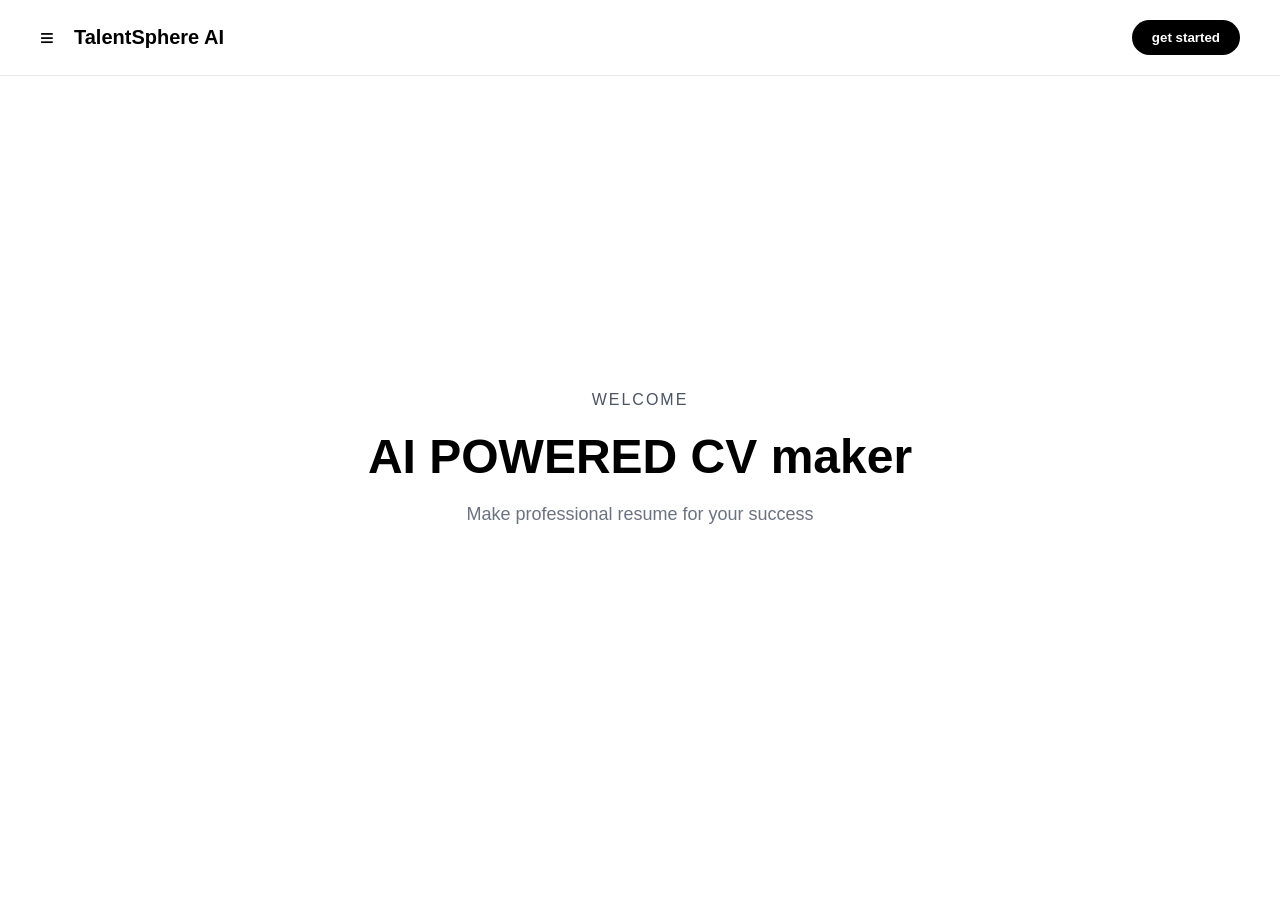
==== index.html @ b0cbdfe8 "Refactor index.html structure and class names Updated the HTML structure and fixed the sidebar class" ====
<!DOCTYPE html>
<html lang="en">
<head>
    <meta charset="UTF-8">
    <meta name="viewport" content="width=device-width, initial-scale=1.0">
    <title>CV maker</title>
    <link rel="stylesheet" href="style.css">
</head>

<body>
    <!-- this is the nav bar-->
    <header class="navbar">
        <div class="nav-left">
            <button id="menu-toggle">≡</button>
            <span class="brand-name">TalentSphere AI</span>
        </div>
        
        <div class="nav-right">
            <button class="btn-get-started">get started</button>
        </div>
    </header>
    
    <!-- this is the left side slide out menu-->
    <div id="slide-menu" class="sidebar">
    <button id="close-btn">&times;</button> 

    <nav class="sidebar-links">
        <h3>platform overview</h3>
        <a href="#features">features</a>
        <a href="#pricing">institutional pricing</a>

        <h3>CV Architecture</h3>
        <a href="#eu-standard">European Standard</a>
        <a href="#gulf-tax-free">Gulf corporate layout</a>
        <a href="#dev-minimal">Tech/Dev Minimalist</a>
    </nav>
    </div>
    
 <section id= hero>
    <div class=hero-text>
        <p class="hero-intro">WELCOME</p>

        <h1 class="heading">AI POWERED CV maker</h1>
        
        <p class="hero-description">Make professional resume for your success</p>  
    </div>
</section>
<script src="script.js"></script>
</body>
---- style.css ----
/* resets default spaces*/
* {
    margin: 0;
    padding: 0;
    box-sizing: border-box;
    font-family: 'Segoe UI', Arial, sans-serif;
}

body {
    background-color: #ffffff;
    color: #000000;
    display: flex;
    justify-content: center;
    flex: auto;
    align-items: center; 
    min-height: 100vh;
}

/* nav bar styling*/
.navbar {
    position: fixed;
    top: 0;
    left: 0;
    display: flex;
    justify-content: space-between;
    gap: 15px;
    align-items: center;
    padding: 20px 40px;
    border-bottom: 1px solid #e5e7eb;
    background-color: #ffffff;
    z-index: 999;
    right: 0;
}
/* 3-lines menu on left*/
.nav-left {
    display: flex;          /* forces childrens to sit horizontaly in a row*/
    align-items: center;
    flex-direction: row;
    gap: 20px;
}
/* sttylig of 3-lines*/
#menu-toggle {
    background: none;
    border: none;
    font-size: 24px;
    cursor: pointer;
}

/* the slidebar container 3-lines*/
.sidebar {
    position: fixed;   /* fixes in place so stays on screen*/
    top: 0;
    left: -300px;
    width: 300px;
    height: 100vh;
    
    background-color: #ffffff;
    padding: 40px;
    z-index: 1000;              /* keeps it on top all elements */
    transition: left 0.3s ease;  /* slide animation tracing to left position*/
}
.sidebar.active {
    left: 0;
    box-shadow:  4px 0 20px rgba(0, 0, 0, 0.15);;
}

/*2. the close (X) button */
#close-btn {
    position: absolute;
    top: 20px;
    right: 20px;
    border: none;
    background: none;
    font-size: 28px;
    color: #6b7280;
}

/*3. menu links & catagories */
.sidebar-links h3 {
    font-size: 12px;
    text-transform: uppercase;
    letter-spacing: 1px;
    color: #9ca3af;
    margin-top: 30px;
    margin-bottom: 15px;
}

.sidebar-links a {
    display: block;             /* places each link on a brand new line (on top of each other ig)*/
    text-decoration: none;
    color: #000000;
    font-size: 16px;
    font-weight: 500;
    margin-bottom: 12px;
}

/* the magic interactive trigger*/
.sidebar.active {
    left: 0;
}

/* brand logo styling*/
.brand-name {
    font-weight: 700;
    font-size: 20px;
}
/* styling the get started button*/
.btn-get-started {
    background-color: #000000;
    color: #ffffff;
    border: none;
    padding: 10px 20px;
    border-radius: 20px;
    font-weight: 600;
    cursor: pointer;
}
/* hero section styling*/
#hero{
    display: flex;
    justify-content: center;
    align-items: center;
    text-align: center;
    padding: 100px 20px;
}

.hero-intro {
    font-size: 16px;
    letter-spacing: 2px;
    color: #4b5563;
    margin: 15px;
}

.heading {
    font-size: 48px;
    font-weight: 800px;
    margin: 20px;
}

.hero-description {
    font-size: 18px;
    color: #6b7280;
}
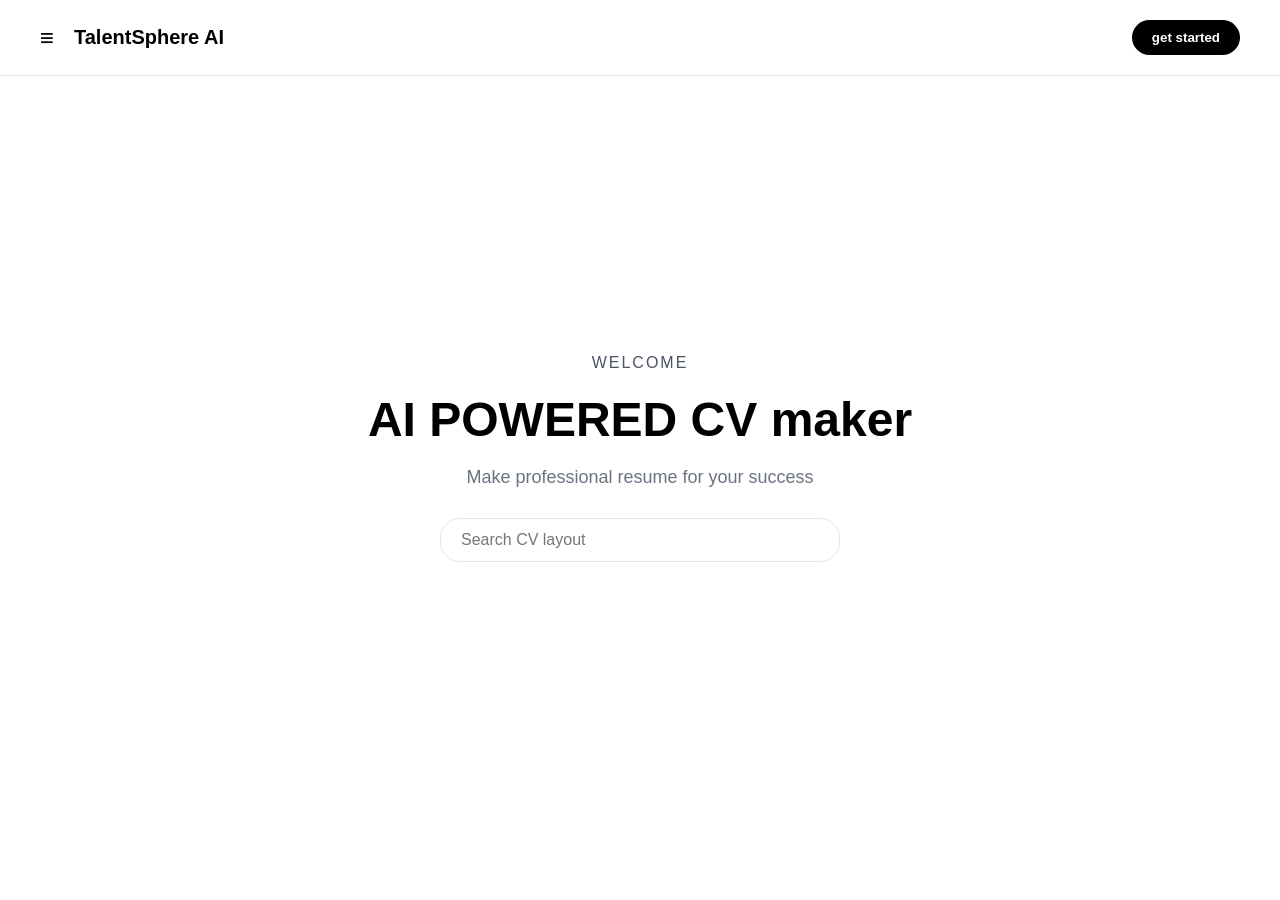
==== commit dddd9b31: "Add search bar to hero section Added a search bar to the hero section for CV layout search functiona" ====
--- a/index.html
+++ b/index.html
@@ -17,6 +17,8 @@
         
         <div class="nav-right">
             <button class="btn-get-started">get started</button>
+            
+           
         </div>
     </header>
     
@@ -42,8 +44,12 @@
 
         <h1 class="heading">AI POWERED CV maker</h1>
         
-        <p class="hero-description">Make professional resume for your success</p>  
+        <p class="hero-description">Make professional resume for your success</p>
+           <!--search bar-->
+            <input type="text" id="search-bar" placeholder="Search CV layout">
     </div>
+
+    
 </section>
 <script src="script.js"></script>
 </body>
--- a/style.css
+++ b/style.css
@@ -59,6 +59,8 @@
     z-index: 1000;              /* keeps it on top all elements */
     transition: left 0.3s ease;  /* slide animation tracing to left position*/
 }
+
+/* the magic interactive trigger*/
 .sidebar.active {
     left: 0;
     box-shadow:  4px 0 20px rgba(0, 0, 0, 0.15);;
@@ -94,11 +96,6 @@
     margin-bottom: 12px;
 }
 
-/* the magic interactive trigger*/
-.sidebar.active {
-    left: 0;
-}
-
 /* brand logo styling*/
 .brand-name {
     font-weight: 700;
@@ -132,7 +129,7 @@
 
 .heading {
     font-size: 48px;
-    font-weight: 800px;
+    font-weight: 800;
     margin: 20px;
 }
 
@@ -140,3 +137,15 @@
     font-size: 18px;
     color: #6b7280;
 }
+
+    /* search bar */
+#search-bar {
+    width: 400px;
+    max-width: 100%;
+    border-radius: 20px;
+    padding: 12px 20px;
+    border: 1px solid #e5e7eb;
+    font-size: 16px;
+     margin-top: 30px;
+}
+
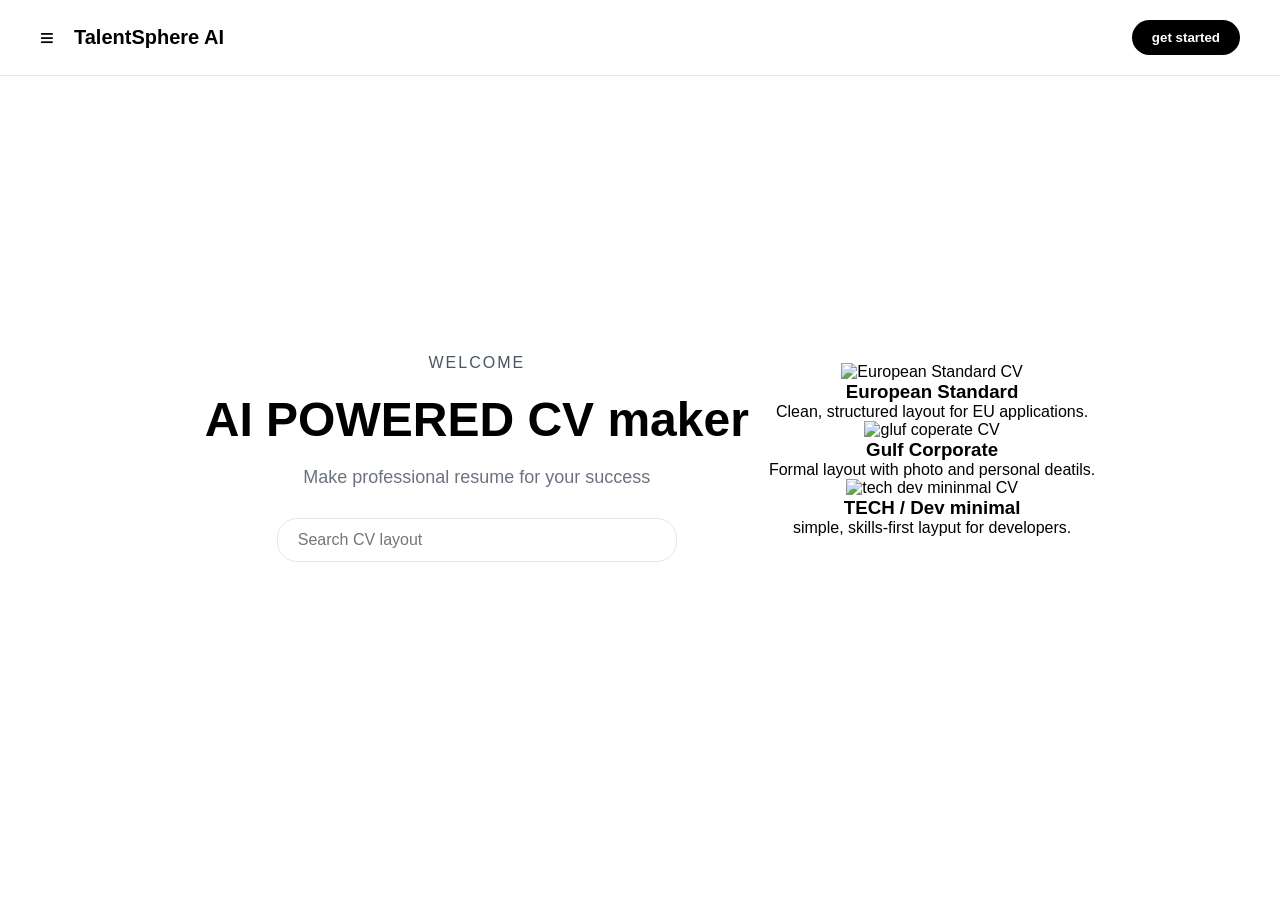
==== commit 475f2cc9: "Add sidebar links for CV templates Added sidebar links for different CV templates with images and de" ====
--- a/index.html
+++ b/index.html
@@ -49,6 +49,25 @@
             <input type="text" id="search-bar" placeholder="Search CV layout">
     </div>
 
+    <!-- side bar links-->
+<section id="templete">
+    <div class="card" id="eu-standard">
+        <img src="images/european.png" alt="European Standard CV">
+        <h3>European Standard</h3>
+        <p>Clean, structured layout for EU applications.</p>
+    </div>
+
+    <div class="card" id="gulf-tax-free">
+        <img src="images/gulf.png" alt="gluf coperate CV">
+        <h3>Gulf Corporate</h3>
+        <p>Formal layout with photo and personal deatils.</p>
+    </div>
+
+    <div class="card" id="dev-minimal">
+        <img src="images/dev.png" alt="tech dev mininmal CV">
+        <h3>TECH / Dev minimal</h3>
+        <p>simple, skills-first layput for developers.</p>
+    </div>
     
 </section>
 <script src="script.js"></script>
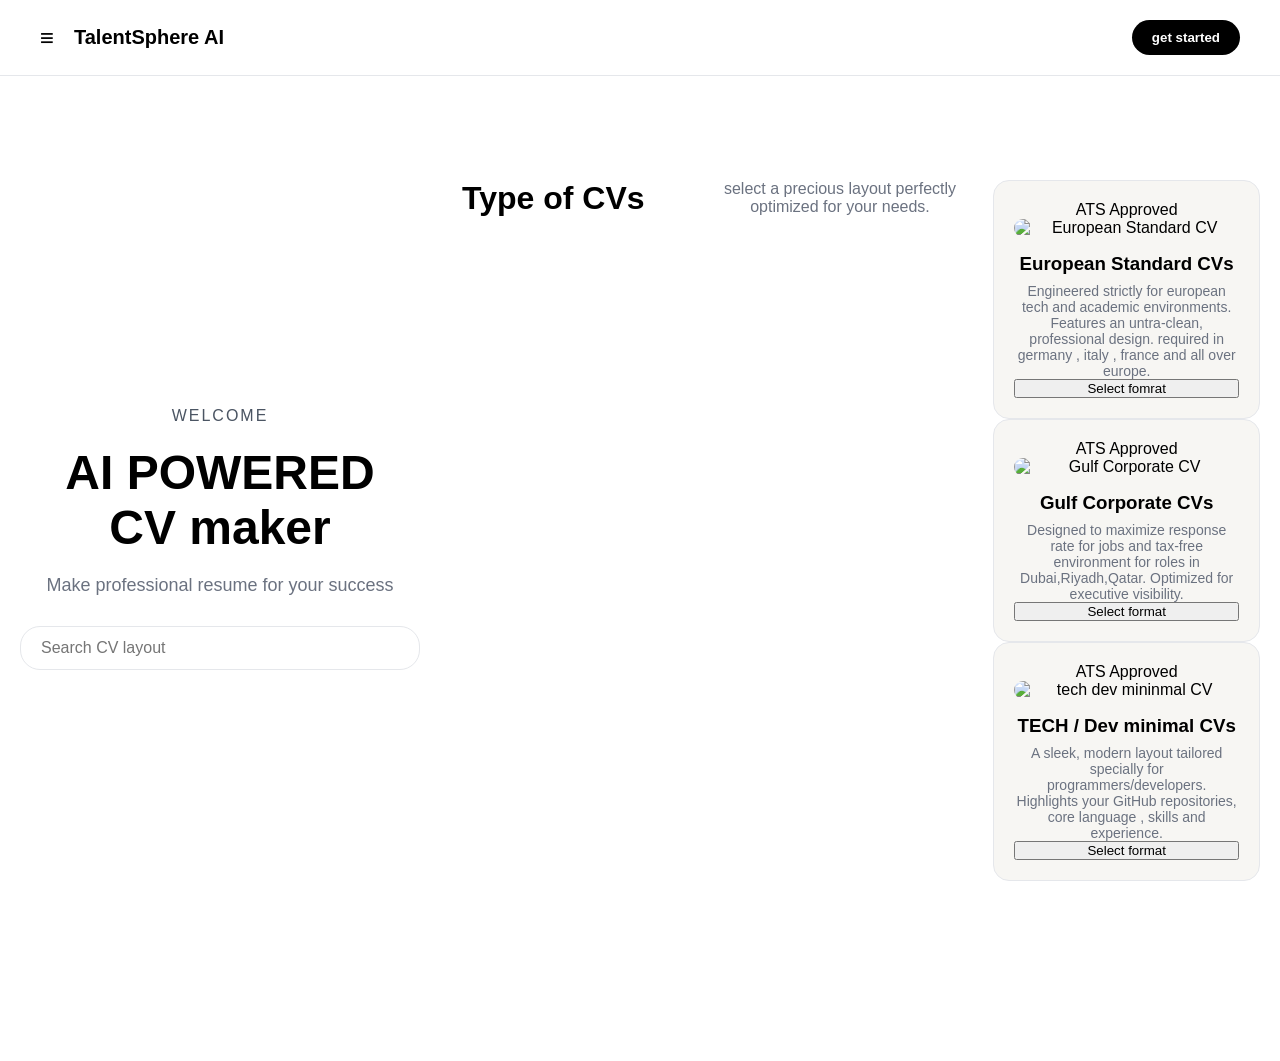
==== commit 14bcc909: "Revise index.html for CV maker layout and content Updated the layout and content of the CV maker web" ====
--- a/index.html
+++ b/index.html
@@ -50,25 +50,38 @@
     </div>
 
     <!-- side bar links-->
-<section id="templete">
+
+
+<section id="templates-section">
+    <h2 class="section-title">Type of CVs</h2>
+    <p class="section-subtitle">select a precious layout perfectly optimized for your needs.</p>
+
+    <div class="templates-grid">
+
     <div class="card" id="eu-standard">
+        <span class="card-tag">ATS Approved</span>
         <img src="images/european.png" alt="European Standard CV">
-        <h3>European Standard</h3>
-        <p>Clean, structured layout for EU applications.</p>
+        <h3>European Standard CVs</h3>
+        <p>Engineered strictly for european tech and academic environments. Features an untra-clean, professional design. required in germany , italy , france and all over europe.</p>
+        <button class="btn-select">Select fomrat</button>
     </div>
 
     <div class="card" id="gulf-tax-free">
-        <img src="images/gulf.png" alt="gluf coperate CV">
-        <h3>Gulf Corporate</h3>
-        <p>Formal layout with photo and personal deatils.</p>
+        <span class="card-tag">ATS Approved</span>
+        <img src="images/gulf.png" alt="Gulf Corporate CV">
+        <h3>Gulf Corporate CVs</h3>
+        <p>Designed to maximize response rate for jobs and tax-free environment for roles in Dubai,Riyadh,Qatar. Optimized for executive visibility.</p>
+        <button class="btn-select">Select format</button>
     </div>
 
     <div class="card" id="dev-minimal">
+        <span class="card-tag">ATS Approved</span>
         <img src="images/dev.png" alt="tech dev mininmal CV">
-        <h3>TECH / Dev minimal</h3>
-        <p>simple, skills-first layput for developers.</p>
+        <h3>TECH / Dev minimal CVs</h3>
+        <p>A sleek, modern layout tailored specially for programmers/developers. Highlights your GitHub repositories, core language , skills and experience.</p>
+        <button class="btn-select">Select format</button>
     </div>
-    
+    </div>
 </section>
 <script src="script.js"></script>
 </body>
--- a/style.css
+++ b/style.css
@@ -63,7 +63,7 @@
 /* the magic interactive trigger*/
 .sidebar.active {
     left: 0;
-    box-shadow:  4px 0 20px rgba(0, 0, 0, 0.15);;
+    box-shadow:  4px 0 20px rgba(0, 0, 0, 0.15);
 }
 
 /*2. the close (X) button */
@@ -149,3 +149,40 @@
      margin-top: 30px;
 }
 
+/* images and links from side bar*/
+#templates-section {
+    display: grid;
+    grid-template-columns: repeat(3, 1fr);
+    gap: 20px;
+    max-width: 1200px;
+    margin: 80px auto;
+}
+.section-title {
+    font-size: 32px;
+    font-weight: 700;
+    margin-bottom: 10px;
+    color: #000000;
+}
+.section-subtitle {
+    font-size: 16px;
+    color: #6b7280;
+    margin-bottom: 40px;
+}
+.card {
+    background: #f7f6f3;
+    border: 1px solid #e5e7eb;
+    border-radius: 16px;
+    padding: 20px;
+    display: flex;  
+    flex-direction: column ;
+}
+.card img {
+    width: 100%;
+    border-radius: 10px;
+    margin-bottom: 16px;
+}
+.card p {
+    color: #6b7280;
+    font-size: 14px;
+    margin-top: 8px;
+}
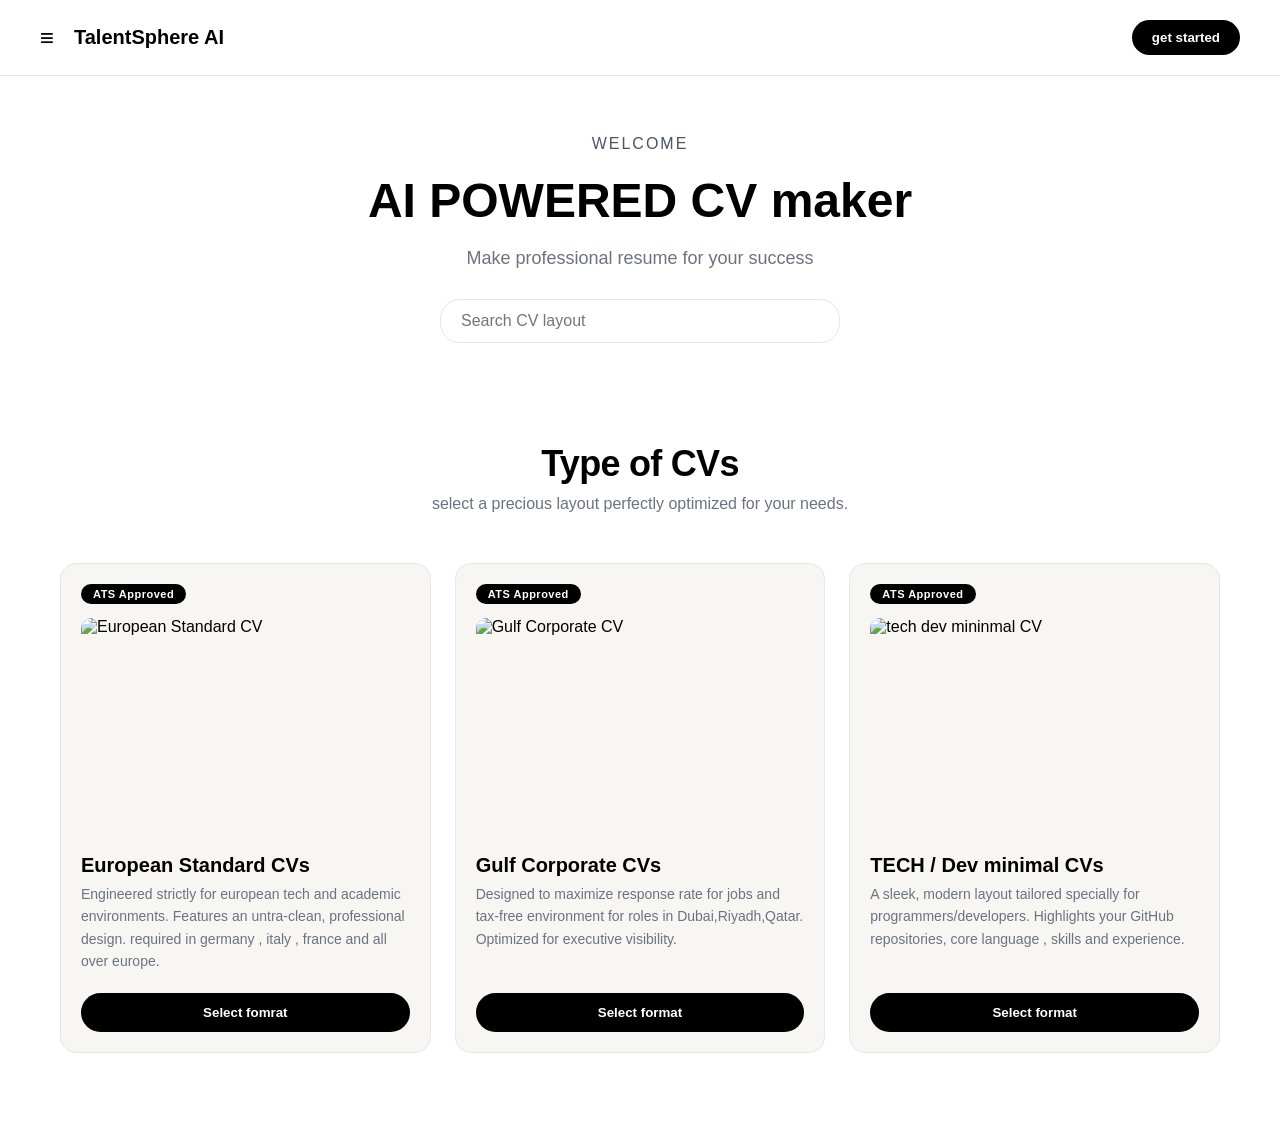
==== commit 4b0208fe: "Fix HTML encoding issues in index.html" ====
--- a/index.html
+++ b/index.html
@@ -48,7 +48,7 @@
            <!--search bar-->
             <input type="text" id="search-bar" placeholder="Search CV layout">
     </div>
-
+ </section>
     <!-- side bar links-->
 
 
--- a/style.css
+++ b/style.css
@@ -6,12 +6,14 @@
     font-family: 'Segoe UI', Arial, sans-serif;
 }
 
+html {
+    scroll-behavior: smooth;
+}
 body {
     background-color: #ffffff;
     color: #000000;
-    display: flex;
     justify-content: center;
-    flex: auto;
+    flex:auto;
     align-items: center; 
     min-height: 100vh;
 }
@@ -113,11 +115,8 @@
 }
 /* hero section styling*/
 #hero{
-    display: flex;
-    justify-content: center;
-    align-items: center;
     text-align: center;
-    padding: 100px 20px;
+    padding: 120px 20px 60px;
 }
 
 .hero-intro {
@@ -150,39 +149,103 @@
 }
 
 /* images and links from side bar*/
+/* templates section */
 #templates-section {
+    max-width: 1200px;
+    margin: 0 auto;
+    padding: 40px 20px 80px;
+    text-align: center;
+}
+
+.section-title {
+    font-size: 36px;
+    font-weight: 700;
+    letter-spacing: -0.02em;
+    margin-bottom: 10px;
+}
+
+.section-subtitle {
+    font-size: 16px;
+    color: #6b7280;
+    margin-bottom: 50px;
+}
+
+/* the grid lives HERE, only around the cards */
+.templates-grid {
     display: grid;
     grid-template-columns: repeat(3, 1fr);
-    gap: 20px;
-    max-width: 1200px;
-    margin: 80px auto;
-}
-.section-title {
-    font-size: 32px;
-    font-weight: 700;
-    margin-bottom: 10px;
-    color: #000000;
-}
-.section-subtitle {
-    font-size: 16px;
-    color: #6b7280;
-    margin-bottom: 40px;
-}
+    gap: 24px;
+    text-align: left;
+}
+
+/* cards */
 .card {
-    background: #f7f6f3;
+    background-color: #f7f6f3;
     border: 1px solid #e5e7eb;
     border-radius: 16px;
     padding: 20px;
-    display: flex;  
-    flex-direction: column ;
-}
+    display: flex;
+    flex-direction: column;
+    scroll-margin-top: 90px;   /* sidebar links stop below the navbar */
+    transition: transform 0.2s ease, box-shadow 0.2s ease;
+}
+
+.card:hover {
+    transform: translateY(-6px);
+    box-shadow: 0 12px 30px rgba(0, 0, 0, 0.08);
+}
+
+.card-tag {
+    align-self: flex-start;     /* stops the tag stretching full width */
+    background: #000;
+    color: #fff;
+    font-size: 11px;
+    font-weight: 600;
+    letter-spacing: 0.5px;
+    padding: 4px 12px;
+    border-radius: 20px;
+    margin-bottom: 14px;
+}
+
 .card img {
     width: 100%;
+    height: 220px;
+    object-fit: cover;          /* crops instead of squashing */
     border-radius: 10px;
     margin-bottom: 16px;
 }
+
+.card h3 {
+    font-size: 20px;
+    margin-bottom: 6px;
+}
+
 .card p {
     color: #6b7280;
     font-size: 14px;
-    margin-top: 8px;
-}
+    line-height: 1.6;
+    margin-bottom: 20px;
+}
+
+.btn-select {
+    margin-top: auto;           /* pushes the button to the bottom of every card */
+    background: #000;
+    color: #fff;
+    border: none;
+    padding: 12px;
+    border-radius: 20px;
+    font-weight: 600;
+    cursor: pointer;
+    transition: background 0.2s ease;
+}
+
+.btn-select:hover {
+    background: #374151;
+}
+
+/* tablets and phones: one card per row */
+@media (max-width: 900px) {
+    .templates-grid {
+        grid-template-columns: 1fr;
+    }
+}
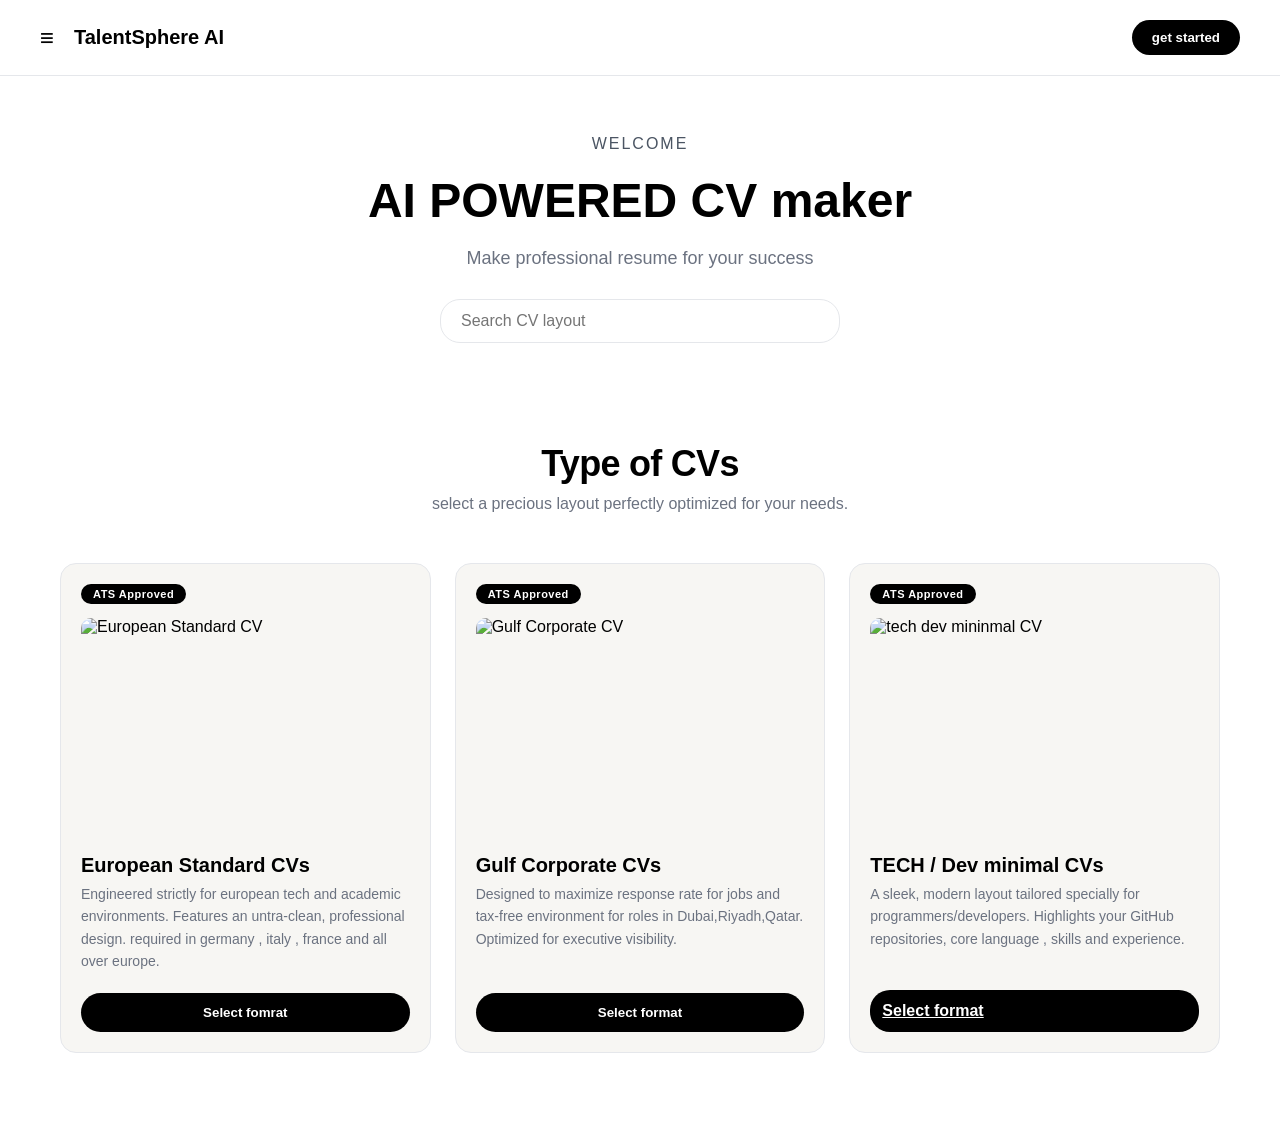
==== commit 5a77575a: "Fix HTML structure and improve formatting" ====
--- a/index.html
+++ b/index.html
@@ -79,7 +79,7 @@
         <img src="images/dev.png" alt="tech dev mininmal CV">
         <h3>TECH / Dev minimal CVs</h3>
         <p>A sleek, modern layout tailored specially for programmers/developers. Highlights your GitHub repositories, core language , skills and experience.</p>
-        <button class="btn-select">Select format</button>
+        <a class="btn-select" href="cv-dev.html">Select format</a>
     </div>
     </div>
 </section>
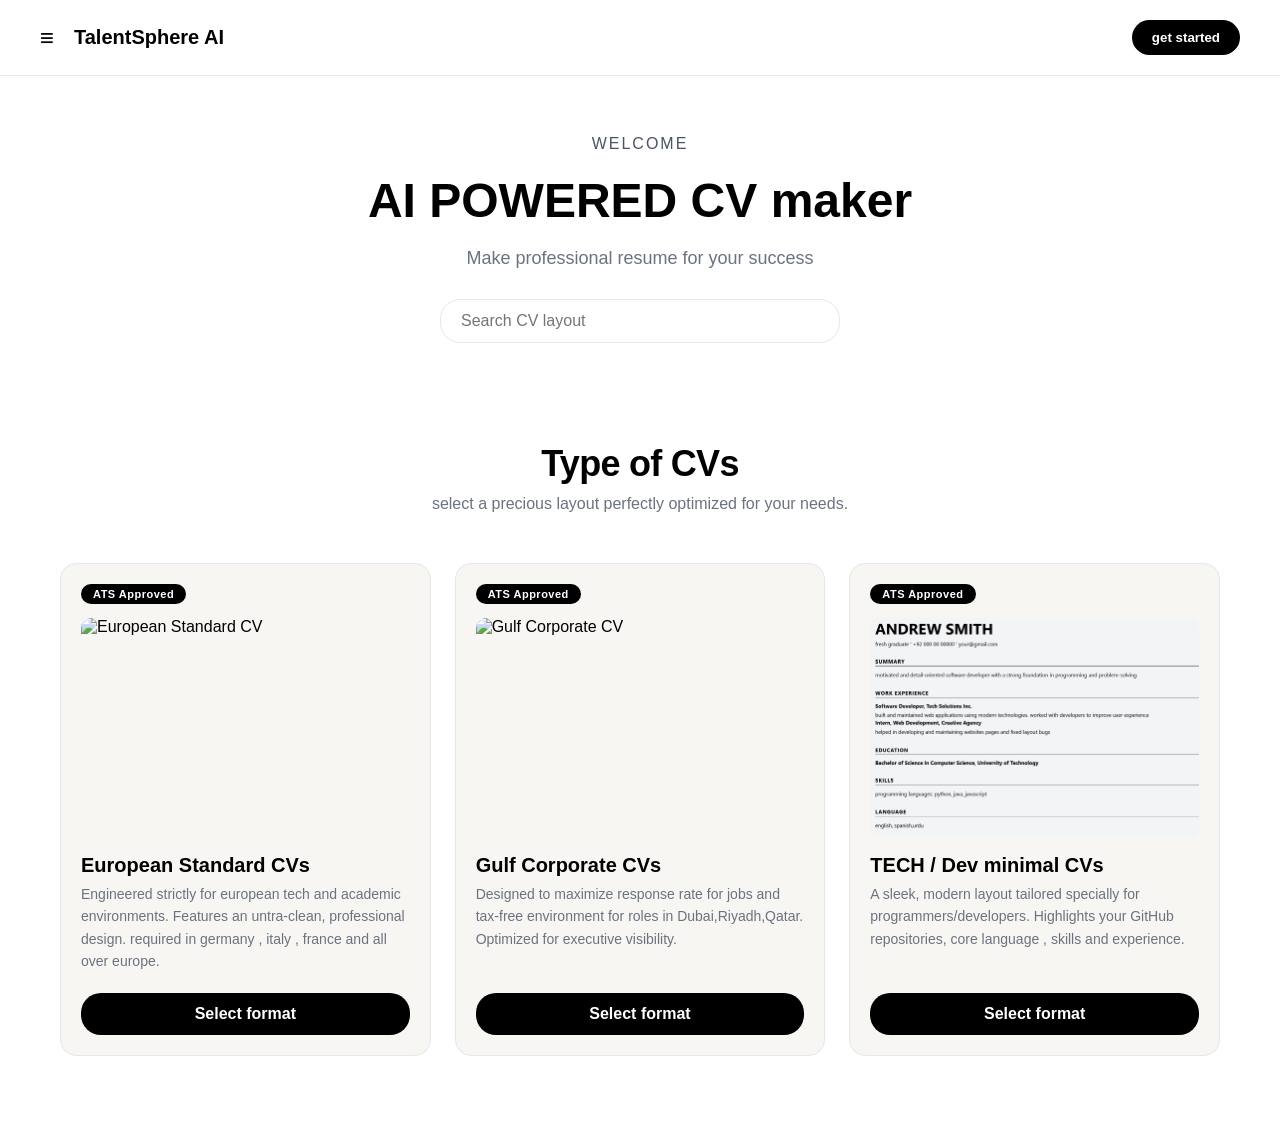
==== commit e4101f0b: "Refactor index.html for improved structure and links Updated CV maker HTML structure and corrected l" ====
--- a/index.html
+++ b/index.html
@@ -1,87 +1,87 @@
-<!DOCTYPE html>
-<html lang="en">
-<head>
-    <meta charset="UTF-8">
-    <meta name="viewport" content="width=device-width, initial-scale=1.0">
-    <title>CV maker</title>
-    <link rel="stylesheet" href="style.css">
-</head>
+    <!DOCTYPE html>
+    <html lang="en">
+    <head>
+        <meta charset="UTF-8">
+        <meta name="viewport" content="width=device-width, initial-scale=1.0">
+        <title>CV maker</title>
+        <link rel="stylesheet" href="style.css">
+    </head>
 
-<body>
-    <!-- this is the nav bar-->
-    <header class="navbar">
-        <div class="nav-left">
-            <button id="menu-toggle">≡</button>
-            <span class="brand-name">TalentSphere AI</span>
+    <body>
+        <!-- this is the nav bar-->
+        <header class="navbar">
+            <div class="nav-left">
+                <button id="menu-toggle">≡</button>
+                <span class="brand-name">TalentSphere AI</span>
+            </div>
+            
+            <div class="nav-right">
+                <button class="btn-get-started">get started</button>
+                
+            
+            </div>
+        </header>
+        
+        <!-- this is the left side slide out menu-->
+        <div id="slide-menu" class="sidebar">
+        <button id="close-btn">&times;</button> 
+
+        <nav class="sidebar-links">
+            <h3>platform overview</h3>
+            <a href="#features">features</a>
+            <a href="#pricing">institutional pricing</a>
+
+            <h3>CV Architecture</h3>
+            <a href="#eu-standard">European Standard</a>
+            <a href="#gulf-tax-free">Gulf corporate layout</a>
+            <a href="#dev-minimal">Tech/Dev Minimalist</a>
+        </nav>
         </div>
         
-        <div class="nav-right">
-            <button class="btn-get-started">get started</button>
+    <section id= hero>
+        <div class=hero-text>
+            <p class="hero-intro">WELCOME</p>
+
+            <h1 class="heading">AI POWERED CV maker</h1>
             
-           
+            <p class="hero-description">Make professional resume for your success</p>
+            <!--search bar-->
+                <input type="text" id="search-bar" placeholder="Search CV layout">
         </div>
-    </header>
-    
-    <!-- this is the left side slide out menu-->
-    <div id="slide-menu" class="sidebar">
-    <button id="close-btn">&times;</button> 
-
-    <nav class="sidebar-links">
-        <h3>platform overview</h3>
-        <a href="#features">features</a>
-        <a href="#pricing">institutional pricing</a>
-
-        <h3>CV Architecture</h3>
-        <a href="#eu-standard">European Standard</a>
-        <a href="#gulf-tax-free">Gulf corporate layout</a>
-        <a href="#dev-minimal">Tech/Dev Minimalist</a>
-    </nav>
-    </div>
-    
- <section id= hero>
-    <div class=hero-text>
-        <p class="hero-intro">WELCOME</p>
-
-        <h1 class="heading">AI POWERED CV maker</h1>
-        
-        <p class="hero-description">Make professional resume for your success</p>
-           <!--search bar-->
-            <input type="text" id="search-bar" placeholder="Search CV layout">
-    </div>
- </section>
-    <!-- side bar links-->
+    </section>
+        <!-- side bar links-->
 
 
-<section id="templates-section">
-    <h2 class="section-title">Type of CVs</h2>
-    <p class="section-subtitle">select a precious layout perfectly optimized for your needs.</p>
+    <section id="templates-section">
+        <h2 class="section-title">Type of CVs</h2>
+        <p class="section-subtitle">select a precious layout perfectly optimized for your needs.</p>
 
-    <div class="templates-grid">
+        <div class="templates-grid">
 
-    <div class="card" id="eu-standard">
-        <span class="card-tag">ATS Approved</span>
-        <img src="images/european.png" alt="European Standard CV">
-        <h3>European Standard CVs</h3>
-        <p>Engineered strictly for european tech and academic environments. Features an untra-clean, professional design. required in germany , italy , france and all over europe.</p>
-        <button class="btn-select">Select fomrat</button>
-    </div>
+        <div class="card" id="eu-standard">
+            <span class="card-tag">ATS Approved</span>
+            <img src="images/european.png" alt="European Standard CV">
+            <h3>European Standard CVs</h3>
+            <p>Engineered strictly for european tech and academic environments. Features an untra-clean, professional design. required in germany , italy , france and all over europe.</p>
+            <a class="btn-select" href="cv-european.html">Select format</a>
+        </div>
 
-    <div class="card" id="gulf-tax-free">
-        <span class="card-tag">ATS Approved</span>
-        <img src="images/gulf.png" alt="Gulf Corporate CV">
-        <h3>Gulf Corporate CVs</h3>
-        <p>Designed to maximize response rate for jobs and tax-free environment for roles in Dubai,Riyadh,Qatar. Optimized for executive visibility.</p>
-        <button class="btn-select">Select format</button>
-    </div>
+        <div class="card" id="gulf-tax-free">
+            <span class="card-tag">ATS Approved</span>
+            <img src="images/gulf.png" alt="Gulf Corporate CV">
+            <h3>Gulf Corporate CVs</h3>
+            <p>Designed to maximize response rate for jobs and tax-free environment for roles in Dubai,Riyadh,Qatar. Optimized for executive visibility.</p>
+            <a class="btn-select" href="cv-gulf.html">Select format</a>
+        </div>
 
-    <div class="card" id="dev-minimal">
-        <span class="card-tag">ATS Approved</span>
-        <img src="images/dev.png" alt="tech dev mininmal CV">
-        <h3>TECH / Dev minimal CVs</h3>
-        <p>A sleek, modern layout tailored specially for programmers/developers. Highlights your GitHub repositories, core language , skills and experience.</p>
-        <a class="btn-select" href="cv-dev.html">Select format</a>
-    </div>
-    </div>
-</section>
-<script src="script.js"></script>
-</body>
+        <div class="card" id="dev-minimal">
+            <span class="card-tag">ATS Approved</span>
+            <img src="images/dev.png" alt="tech dev mininmal CV">
+            <h3>TECH / Dev minimal CVs</h3>
+            <p>A sleek, modern layout tailored specially for programmers/developers. Highlights your GitHub repositories, core language , skills and experience.</p>
+            <a class="btn-select" href="cv-dev.html">Select format</a>
+        </div>
+        </div>
+    </section>
+    <script src="script.js"></script>
+    </body>
--- a/style.css
+++ b/style.css
@@ -208,6 +208,7 @@
 }
 
 .card img {
+    object-position: left;    /* centers the image in the box */
     width: 100%;
     height: 220px;
     object-fit: cover;          /* crops instead of squashing */
@@ -237,6 +238,9 @@
     font-weight: 600;
     cursor: pointer;
     transition: background 0.2s ease;
+    display: block;
+    text-align: center;
+    text-decoration: none;
 }
 
 .btn-select:hover {
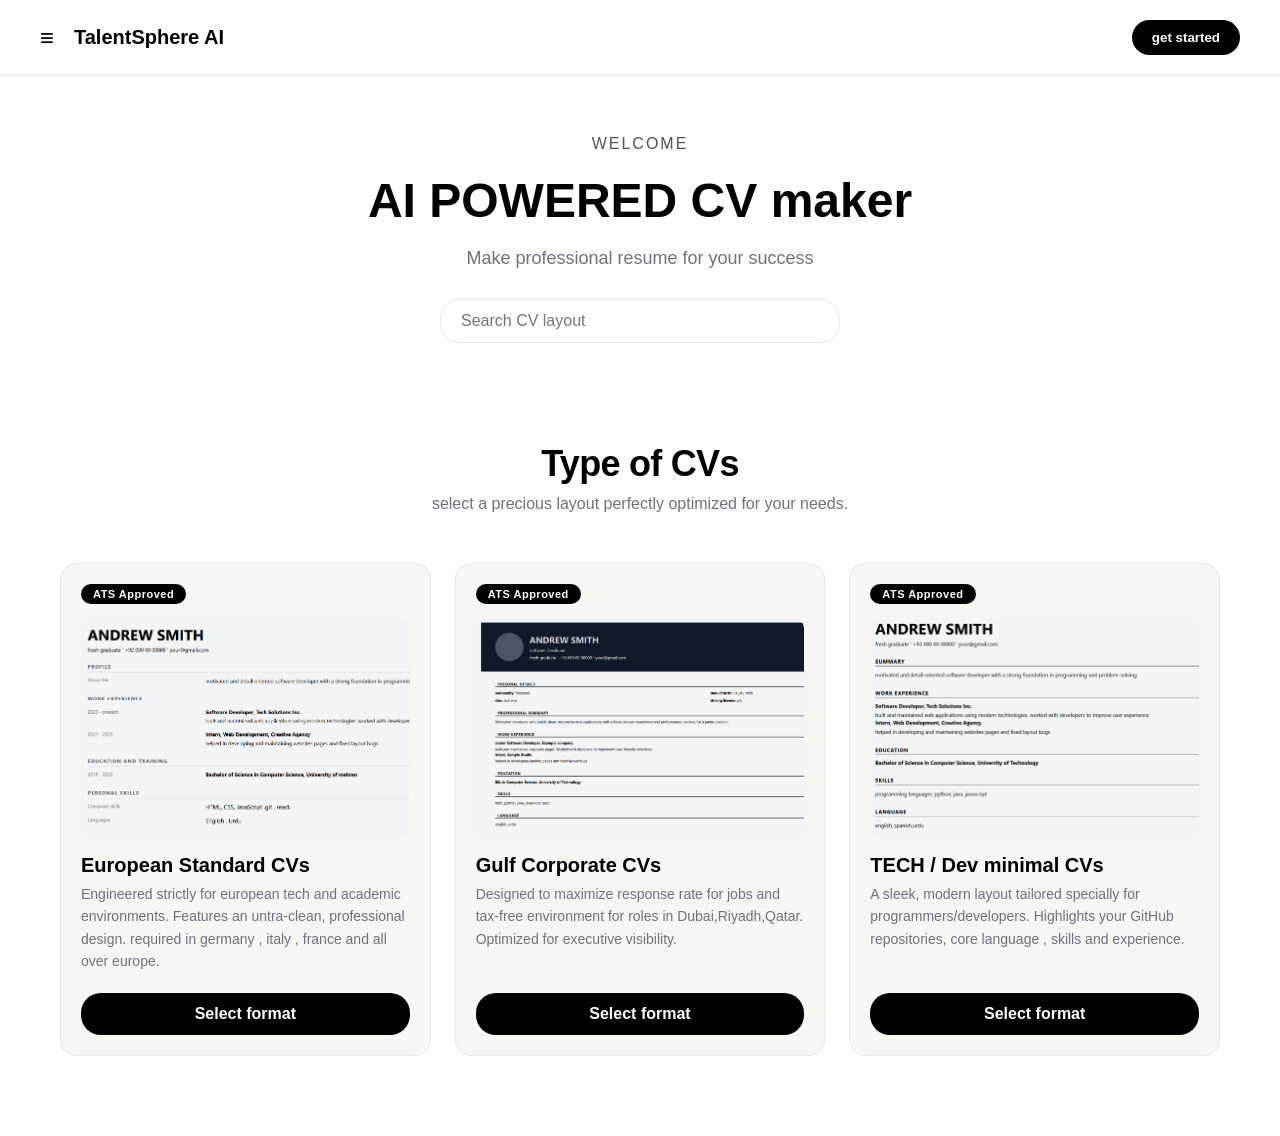
==== commit 18935e3e: "Update index.html" ====
--- a/index.html
+++ b/index.html
@@ -63,7 +63,7 @@
             <img src="images/european.png" alt="European Standard CV">
             <h3>European Standard CVs</h3>
             <p>Engineered strictly for european tech and academic environments. Features an untra-clean, professional design. required in germany , italy , france and all over europe.</p>
-            <a class="btn-select" href="cv-european.html">Select format</a>
+            <a class="btn-select" href="builder.html?tempelate=european">Select format</a>
         </div>
 
         <div class="card" id="gulf-tax-free">
@@ -71,7 +71,7 @@
             <img src="images/gulf.png" alt="Gulf Corporate CV">
             <h3>Gulf Corporate CVs</h3>
             <p>Designed to maximize response rate for jobs and tax-free environment for roles in Dubai,Riyadh,Qatar. Optimized for executive visibility.</p>
-            <a class="btn-select" href="cv-gulf.html">Select format</a>
+            <a class="btn-select" href="builder.html?tempelate=gulf">Select format</a>
         </div>
 
         <div class="card" id="dev-minimal">
@@ -79,7 +79,7 @@
             <img src="images/dev.png" alt="tech dev mininmal CV">
             <h3>TECH / Dev minimal CVs</h3>
             <p>A sleek, modern layout tailored specially for programmers/developers. Highlights your GitHub repositories, core language , skills and experience.</p>
-            <a class="btn-select" href="cv-dev.html">Select format</a>
+            <a class="btn-select" href="builder.html?tempelate=dev">Select format</a>
         </div>
         </div>
     </section>
